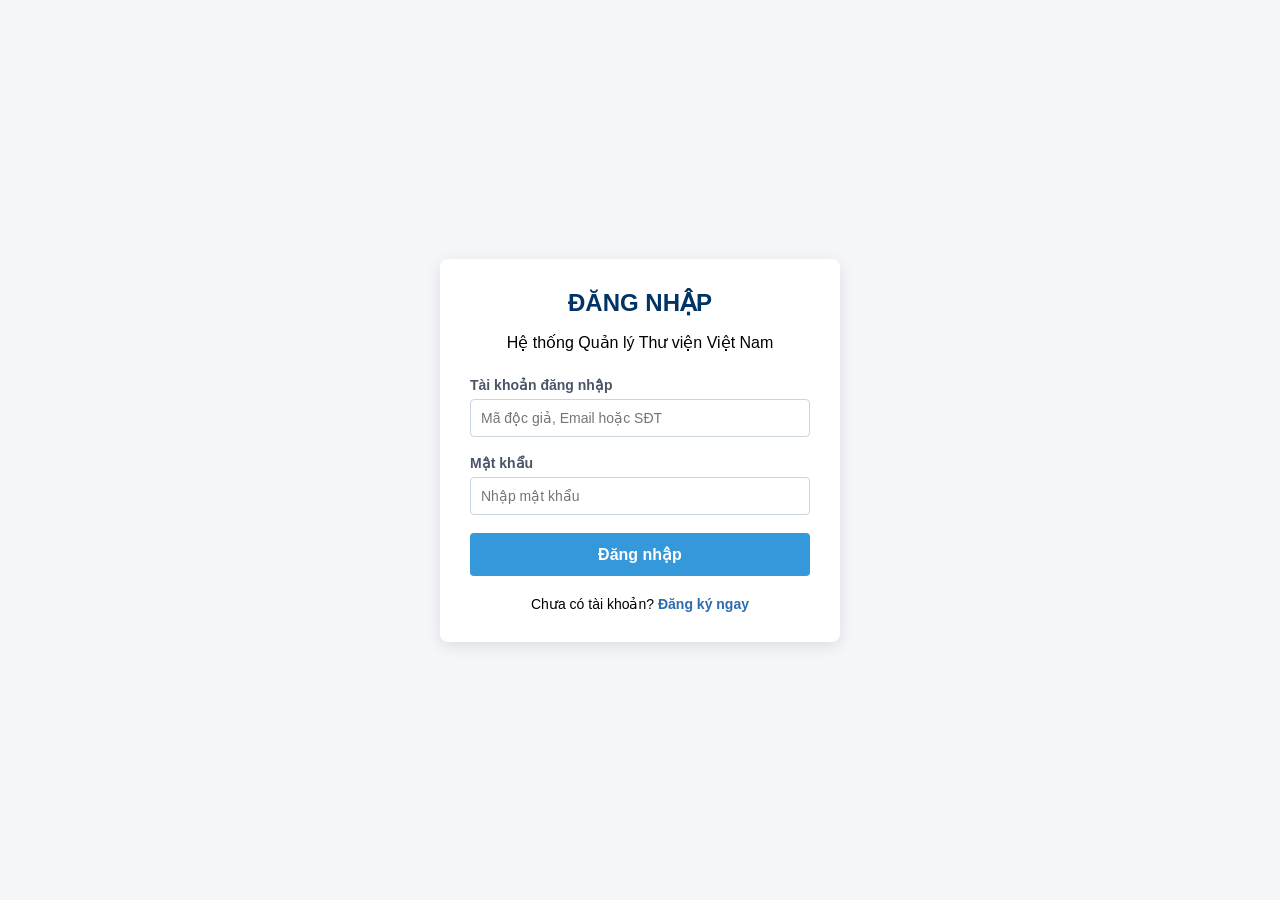
==== frontend/auth/login.html @ 1d4148d2 "Add login page for VIETNAM Library" ====
<!DOCTYPE html>
<html lang="vi">
<head>
    <meta charset="UTF-8">
    <meta name="viewport" content="width=device-width, initial-scale=1.0">
    <title>VIETNAM Library - Đăng nhập</title>
    <style>
        body {
            font-family: Arial, sans-serif;
            background-color: #f4f6f9;
            margin: 0;
            display: flex;
            justify-content: center;
            align-items: center;
            min-height: 100vh;
        }
        .auth-container {
            background: #ffffff;
            width: 100%;
            max-width: 400px;
            padding: 30px;
            border-radius: 8px;
            box-shadow: 0 4px 15px rgba(0, 0, 0, 0.1);
            box-sizing: border-box;
        }
        .auth-header {
            text-align: center;
            margin-bottom: 25px;
        }
        .auth-header h2 {
            color: #003366;
            margin: 0 0 5px 0;
            font-size: 24px;
        }
        .form-group {
            margin-bottom: 18px;
        }
        .form-group label {
            display: block;
            margin-bottom: 6px;
            font-size: 14px;
            font-weight: bold;
            color: #4a5568;
        }
        .form-group input {
            width: 100%;
            padding: 10px;
            border: 1px solid #cbd5e0;
            border-radius: 4px;
            font-size: 14px;
            box-sizing: border-box;
        }
        /* Nút Đăng nhập màu Xanh dương theo ảnh mẫu */
        .btn-login {
            width: 100%;
            padding: 12px;
            background-color: #3498db; /* Màu xanh dương */
            border: none;
            border-radius: 4px;
            color: white;
            font-size: 16px;
            font-weight: bold;
            cursor: pointer;
            transition: background 0.2s;
        }
        .btn-login:hover {
            background-color: #2980b9;
        }
        .auth-switch {
            text-align: center;
            margin-top: 20px;
            font-size: 14px;
        }
        .auth-switch a {
            color: #2b6cb0;
            text-decoration: none;
            font-weight: bold;
        }
    </style>
</head>
<body>

<div class="auth-container">
    <div class="auth-header">
        <h2>ĐĂNG NHẬP</h2>
        <p>Hệ thống Quản lý Thư viện Việt Nam</p>
    </div>
    
    <form onsubmit="handleLogin(event)">
        <div class="form-group">
            <label>Tài khoản đăng nhập</label>
            <input type="text" id="login-account" required placeholder="Mã độc giả, Email hoặc SĐT">
        </div>
        <div class="form-group">
            <label>Mật khẩu</label>
            <input type="password" id="login-password" required placeholder="Nhập mật khẩu">
        </div>
        <button type="submit" class="btn-login">Đăng nhập</button>
    </form>
    
    <div class="auth-switch">
        Chưa có tài khoản? <a href="register.html">Đăng ký ngay</a>
    </div>
</div>

<script>
    function handleLogin(event) {
        event.preventDefault();
        const account = document.getElementById('login-account').value;
        alert(`Đăng nhập thành công với tài khoản: ${account}`);
        window.location.href = 'trang_chu.html'; 
    }
</script>
</body>
</html>
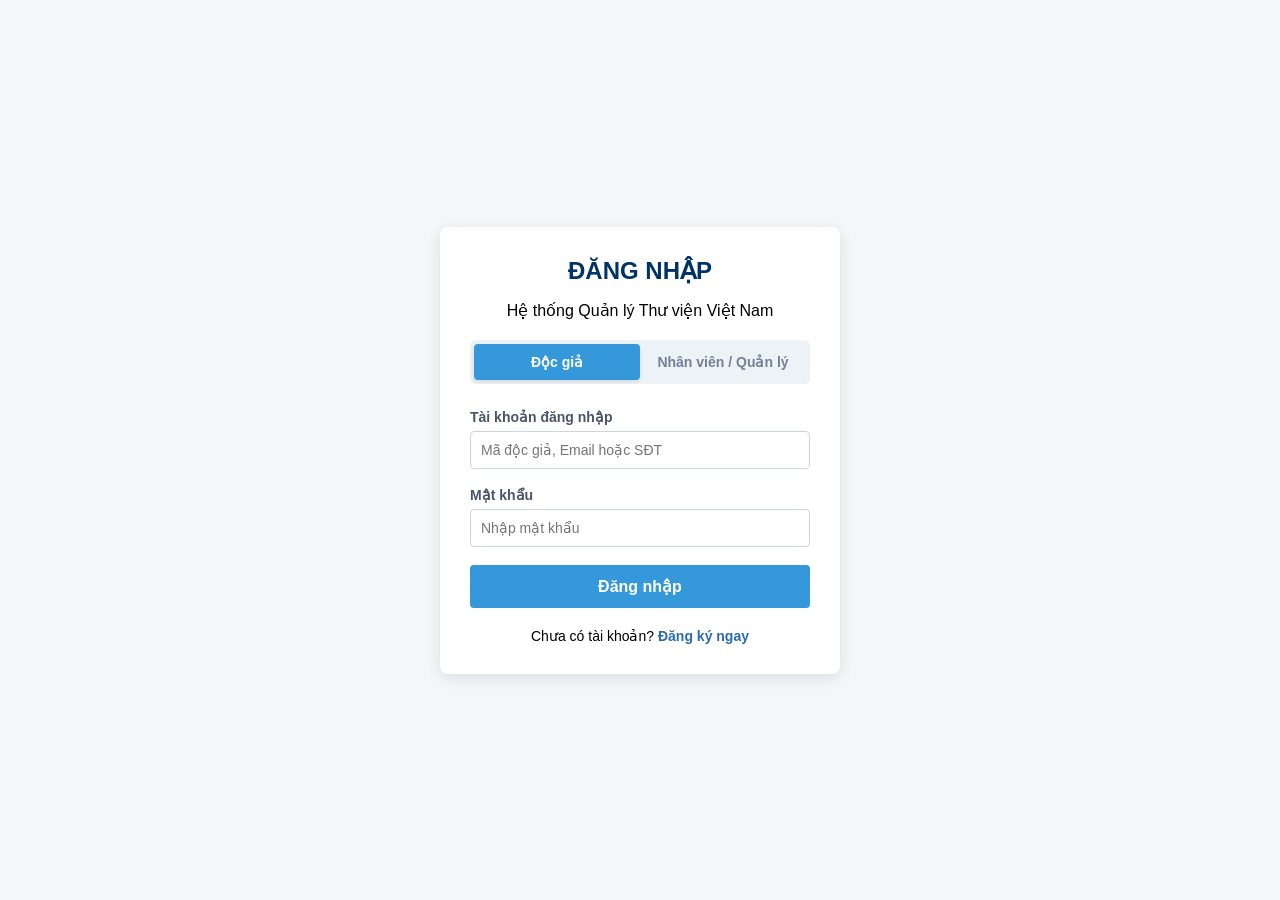
==== commit ff2c85bc: "Enhance login page with role selection tabs Added role selection tabs for user login." ====
--- a/frontend/auth/login.html
+++ b/frontend/auth/login.html
@@ -25,13 +25,40 @@
         }
         .auth-header {
             text-align: center;
-            margin-bottom: 25px;
+            margin-bottom: 20px;
         }
         .auth-header h2 {
             color: #003366;
             margin: 0 0 5px 0;
             font-size: 24px;
         }
+        
+        /* --- CSS CHO PHẦN CHUYỂN TAB CHUYÊN NGHIỆP --- */
+        .role-tabs {
+            display: flex;
+            background: #edf2f7;
+            padding: 4px;
+            border-radius: 6px;
+            margin-bottom: 25px;
+        }
+        .tab-btn {
+            flex: 1;
+            padding: 10px;
+            text-align: center;
+            cursor: pointer;
+            font-weight: bold;
+            font-size: 14px;
+            color: #718096;
+            border-radius: 4px;
+            transition: all 0.3s ease;
+        }
+        /* Tab nào được chọn sẽ sáng lên màu xanh dương */
+        .tab-btn.active {
+            background: #3498db;
+            color: white;
+            box-shadow: 0 2px 4px rgba(0,0,0,0.1);
+        }
+
         .form-group {
             margin-bottom: 18px;
         }
@@ -50,11 +77,10 @@
             font-size: 14px;
             box-sizing: border-box;
         }
-        /* Nút Đăng nhập màu Xanh dương theo ảnh mẫu */
         .btn-login {
             width: 100%;
             padding: 12px;
-            background-color: #3498db; /* Màu xanh dương */
+            background-color: #3498db;
             border: none;
             border-radius: 4px;
             color: white;
@@ -85,10 +111,15 @@
         <h2>ĐĂNG NHẬP</h2>
         <p>Hệ thống Quản lý Thư viện Việt Nam</p>
     </div>
+
+    <div class="role-tabs">
+        <div class="tab-btn active" onclick="switchRole('reader')">Độc giả</div>
+        <div class="tab-btn" onclick="switchRole('staff')">Nhân viên / Quản lý</div>
+    </div>
     
     <form onsubmit="handleLogin(event)">
         <div class="form-group">
-            <label>Tài khoản đăng nhập</label>
+            <label id="account-label">Tài khoản đăng nhập</label>
             <input type="text" id="login-account" required placeholder="Mã độc giả, Email hoặc SĐT">
         </div>
         <div class="form-group">
@@ -98,18 +129,11 @@
         <button type="submit" class="btn-login">Đăng nhập</button>
     </form>
     
-    <div class="auth-switch">
+    <div class="auth-switch" id="register-link-box">
         Chưa có tài khoản? <a href="register.html">Đăng ký ngay</a>
     </div>
 </div>
 
-<script>
-    function handleLogin(event) {
-        event.preventDefault();
-        const account = document.getElementById('login-account').value;
-        alert(`Đăng nhập thành công với tài khoản: ${account}`);
-        window.location.href = 'trang_chu.html'; 
-    }
-</script>
+<script src="login.js"></script>
 </body>
 </html>
